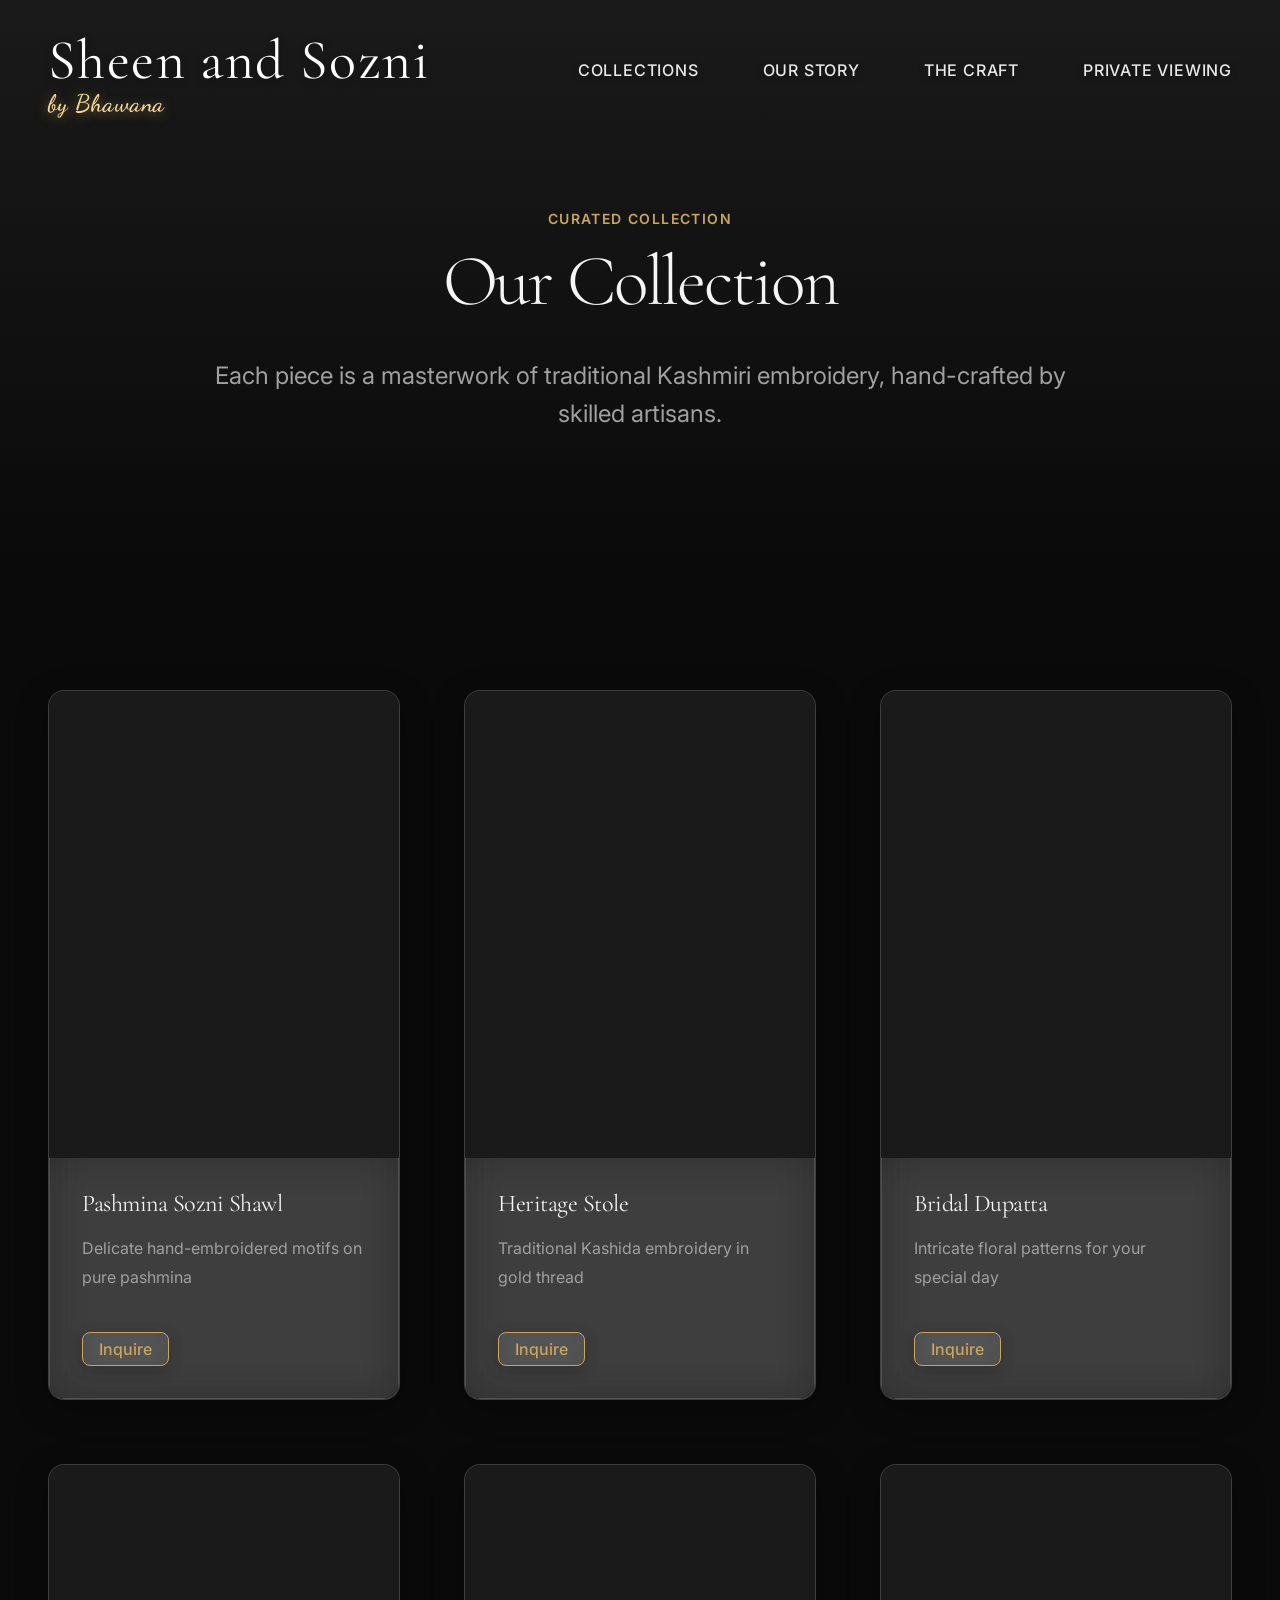
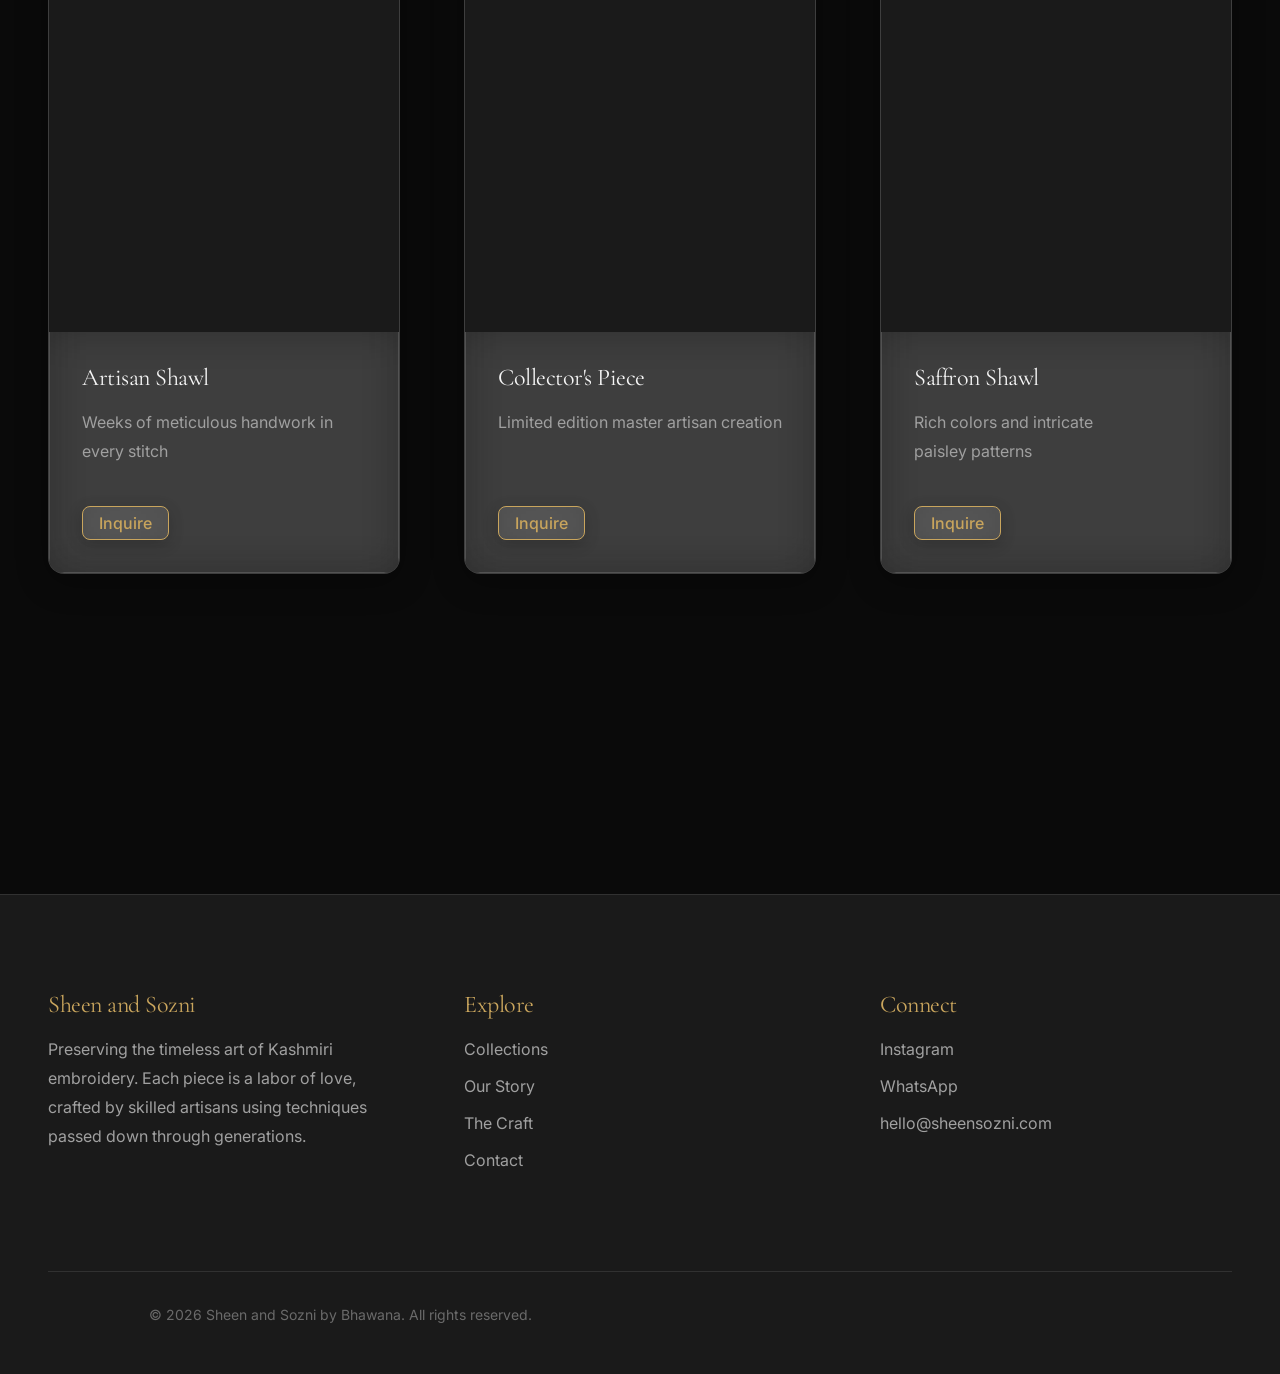
==== collections.html @ 28de258b "first push" ====
<!DOCTYPE html>
<html lang="en">
<head>
  <meta charset="UTF-8">
  <meta name="viewport" content="width=device-width, initial-scale=1.0">
  <meta name="description" content="Browse our curated collection of hand-embroidered Kashmiri pieces">
  <title>Collections - Sheen & Sozni by Bhawana</title>

  <!-- Favicon -->
  <link rel="icon" type="image/x-icon" href="./favicon.ico">

  <link rel="preconnect" href="https://fonts.googleapis.com">
  <link rel="preconnect" href="https://fonts.gstatic.com" crossorigin>

  <link rel="stylesheet" href="./css/reset.css">
  <link rel="stylesheet" href="./css/variables.css">
  <link rel="stylesheet" href="./css/glass-system.css">
  <link rel="stylesheet" href="./css/typography.css">
  <link rel="stylesheet" href="./css/layout.css">
  <link rel="stylesheet" href="./css/utilities.css">
  <link rel="stylesheet" href="./css/components/navigation.css">
  <link rel="stylesheet" href="./css/components/footer.css">
  <link rel="stylesheet" href="./css/components/buttons.css">
  <link rel="stylesheet" href="./css/components/cards.css">
  <link rel="stylesheet" href="./css/pages/collections.css">
</head>
<body>

  <div data-component="nav"></div>

  <!-- Page Hero -->
  <section class="page-hero">
    <div class="container">
      <span class="section-label" data-fade-in>Curated Collection</span>
      <h1 class="page-hero__title" data-fade-in data-delay="1">Our Collection</h1>
      <p class="page-hero__description" data-fade-in data-delay="2">
        Each piece is a masterwork of traditional Kashmiri embroidery, hand-crafted by skilled artisans.
      </p>
    </div>
  </section>

  <!-- Product Grid -->
  <section class="product-grid">
    <div class="container">
      <div class="product-grid__items">

        <article class="glass-card glass glass--interactive" data-fade-in>
          <div class="glass-card__image-wrapper">
            <img data-src="https://images.unsplash.com/photo-1601924287271-1c9cf48fa032?w=800&h=1000&fit=crop&q=80" alt="Pashmina Shawl" class="glass-card__image lazy-load" />
          </div>
          <div class="glass-card__content">
            <h3 class="glass-card__title">Pashmina Sozni Shawl</h3>
            <p class="glass-card__description">Delicate hand-embroidered motifs on pure pashmina</p>
            <a href="/product.html?id=1" class="btn btn--primary btn--sm glass-card__cta">Inquire</a>
          </div>
        </article>

        <article class="glass-card glass glass--interactive" data-fade-in data-delay="1">
          <div class="glass-card__image-wrapper">
            <img data-src="https://images.unsplash.com/photo-1617627143750-d86bc21e42bb?w=800&h=1000&fit=crop&q=80" alt="Heritage Stole" class="glass-card__image lazy-load" />
          </div>
          <div class="glass-card__content">
            <h3 class="glass-card__title">Heritage Stole</h3>
            <p class="glass-card__description">Traditional Kashida embroidery in gold thread</p>
            <a href="/product.html?id=2" class="btn btn--primary btn--sm glass-card__cta">Inquire</a>
          </div>
        </article>

        <article class="glass-card glass glass--interactive" data-fade-in data-delay="2">
          <div class="glass-card__image-wrapper">
            <img data-src="https://images.unsplash.com/photo-1617627143659-8554c3183a94?w=800&h=1000&fit=crop&q=80" alt="Bridal Dupatta" class="glass-card__image lazy-load" />
          </div>
          <div class="glass-card__content">
            <h3 class="glass-card__title">Bridal Dupatta</h3>
            <p class="glass-card__description">Intricate floral patterns for your special day</p>
            <a href="/product.html?id=3" class="btn btn--primary btn--sm glass-card__cta">Inquire</a>
          </div>
        </article>

        <article class="glass-card glass glass--interactive" data-fade-in data-delay="3">
          <div class="glass-card__image-wrapper">
            <img data-src="https://images.unsplash.com/photo-1610030469983-98e550d6193c?w=800&h=1000&fit=crop&q=80" alt="Artisan Shawl" class="glass-card__image lazy-load" />
          </div>
          <div class="glass-card__content">
            <h3 class="glass-card__title">Artisan Shawl</h3>
            <p class="glass-card__description">Weeks of meticulous handwork in every stitch</p>
            <a href="/product.html?id=4" class="btn btn--primary btn--sm glass-card__cta">Inquire</a>
          </div>
        </article>

        <article class="glass-card glass glass--interactive" data-fade-in data-delay="4">
          <div class="glass-card__image-wrapper">
            <img data-src="https://images.unsplash.com/photo-1596783074918-c84cb06531ca?w=800&h=1000&fit=crop&q=80" alt="Collector's Piece" class="glass-card__image lazy-load" />
          </div>
          <div class="glass-card__content">
            <h3 class="glass-card__title">Collector's Piece</h3>
            <p class="glass-card__description">Limited edition master artisan creation</p>
            <a href="/product.html?id=5" class="btn btn--primary btn--sm glass-card__cta">Inquire</a>
          </div>
        </article>

        <article class="glass-card glass glass--interactive" data-fade-in data-delay="5">
          <div class="glass-card__image-wrapper">
            <img data-src="https://images.unsplash.com/photo-1583623025817-d180a2221d0a?w=800&h=1000&fit=crop&q=80" alt="Saffron Shawl" class="glass-card__image lazy-load" />
          </div>
          <div class="glass-card__content">
            <h3 class="glass-card__title">Saffron Shawl</h3>
            <p class="glass-card__description">Rich colors and intricate paisley patterns</p>
            <a href="/product.html?id=6" class="btn btn--primary btn--sm glass-card__cta">Inquire</a>
          </div>
        </article>

      </div>
    </div>
  </section>

  <div data-component="footer"></div>

  <script src="./js/core/shared-components.js"></script>
  <script src="./js/core/scroll-manager.js"></script>
  <script src="./js/core/lazy-loader.js"></script>
  <script src="./js/components/navigation.js"></script>
  <script src="./js/main.js"></script>

</body>
</html>
---- css/variables.css ----
/* ==========================================================================
   CSS Variables - Design Tokens
   Foundation of the liquid glass design system
   ========================================================================== */

:root {
  /* ==========================================================================
     Colors - Luxury Palette
     ========================================================================== */

  /* Backgrounds */
  --color-bg-primary: #0a0a0a;          /* Deep black background */
  --color-bg-secondary: #1a1a1a;        /* Slightly lighter sections */
  --color-bg-tertiary: #2a2a2a;         /* Card backgrounds */

  /* Text */
  --color-text-primary: #f5f5f5;        /* Soft white text */
  --color-text-secondary: #a0a0a0;      /* Muted gray for descriptions */
  --color-text-tertiary: #6a6a6a;       /* Very muted for captions */

  /* Accents - Kashmiri Heritage */
  --color-accent-gold: #c9a55d;         /* Kashmiri gold accent */
  --color-accent-burgundy: #6b2c3e;     /* Deep burgundy accent */
  --color-accent-saffron: #e6a55d;      /* Saffron highlight */

  /* Interactive States */
  --color-hover: #ffffff;               /* Hover text color */
  --color-active: #c9a55d;              /* Active/selected state */
  --color-focus: #c9a55d;               /* Focus outline color */

  /* Functional Colors */
  --color-success: #4a9d6f;             /* Success messages */
  --color-error: #d9534f;               /* Error messages */
  --color-warning: #f0ad4e;             /* Warning messages */

  /* ==========================================================================
     Glass System - Glassmorphism Properties
     ========================================================================== */

  /* Background Opacity */
  --glass-bg-light: rgba(255, 255, 255, 0.05);
  --glass-bg-medium: rgba(255, 255, 255, 0.08);
  --glass-bg-heavy: rgba(255, 255, 255, 0.12);
  --glass-bg-ultra: rgba(255, 255, 255, 0.15);

  /* Blur Intensity */
  --glass-blur-light: 10px;
  --glass-blur-medium: 20px;
  --glass-blur-heavy: 40px;
  --glass-blur-ultra: 60px;

  /* Border */
  --glass-border-light: rgba(255, 255, 255, 0.1);
  --glass-border-medium: rgba(255, 255, 255, 0.15);
  --glass-border-heavy: rgba(255, 255, 255, 0.25);

  /* Shadows */
  --glass-shadow-sm: 0 4px 16px rgba(0, 0, 0, 0.2);
  --glass-shadow-md: 0 8px 32px rgba(0, 0, 0, 0.3);
  --glass-shadow-lg: 0 16px 64px rgba(0, 0, 0, 0.4);

  /* Hover Effects */
  --glass-hover-bg: rgba(255, 255, 255, 0.15);
  --glass-hover-border: rgba(255, 255, 255, 0.3);

  /* ==========================================================================
     Typography
     ========================================================================== */

  /* Font Families */
  --font-primary: 'Inter', -apple-system, BlinkMacSystemFont, 'Segoe UI', Roboto, sans-serif;
  --font-display: 'Cormorant Garamond', Georgia, 'Times New Roman', serif;
  --font-mono: 'SF Mono', Monaco, 'Cascadia Code', monospace;

  /* Font Sizes - Fluid Scale */
  --font-size-xs: clamp(0.75rem, 0.7rem + 0.25vw, 0.875rem);     /* 12-14px */
  --font-size-sm: clamp(0.875rem, 0.8rem + 0.375vw, 1rem);       /* 14-16px */
  --font-size-base: clamp(1rem, 0.95rem + 0.25vw, 1.125rem);     /* 16-18px */
  --font-size-lg: clamp(1.125rem, 1rem + 0.625vw, 1.5rem);       /* 18-24px */
  --font-size-xl: clamp(1.5rem, 1.25rem + 1.25vw, 2.25rem);      /* 24-36px */
  --font-size-2xl: clamp(2rem, 1.5rem + 2.5vw, 3.5rem);          /* 32-56px */
  --font-size-3xl: clamp(2.5rem, 2rem + 2.5vw, 4.5rem);          /* 40-72px */
  --font-size-4xl: clamp(3rem, 2.5rem + 2.5vw, 5.5rem);          /* 48-88px */

  /* Font Weights */
  --font-weight-light: 300;
  --font-weight-normal: 400;
  --font-weight-medium: 500;
  --font-weight-semibold: 600;
  --font-weight-bold: 700;

  /* Line Heights */
  --line-height-tight: 1.2;
  --line-height-snug: 1.4;
  --line-height-normal: 1.6;
  --line-height-relaxed: 1.8;
  --line-height-loose: 2;

  /* Letter Spacing */
  --letter-spacing-tight: -0.02em;
  --letter-spacing-normal: 0;
  --letter-spacing-wide: 0.025em;
  --letter-spacing-wider: 0.05em;
  --letter-spacing-widest: 0.1em;

  /* ==========================================================================
     Spacing System
     ========================================================================== */

  --space-xs: 0.5rem;      /* 8px */
  --space-sm: 1rem;        /* 16px */
  --space-md: 2rem;        /* 32px */
  --space-lg: 4rem;        /* 64px */
  --space-xl: 6rem;        /* 96px */
  --space-2xl: 8rem;       /* 128px */
  --space-3xl: 12rem;      /* 192px */
  --space-4xl: 16rem;      /* 256px */

  /* ==========================================================================
     Layout
     ========================================================================== */

  /* Container */
  --container-max-width: 1400px;
  --container-padding: clamp(1rem, 5vw, 3rem);

  /* Section Padding */
  --section-padding-y: clamp(4rem, 10vh, 8rem);
  --section-padding-x: var(--container-padding);

  /* Grid */
  --grid-gap: clamp(1rem, 3vw, 2rem);
  --grid-columns: 12;

  /* ==========================================================================
     Transitions & Animations
     ========================================================================== */

  /* Timing Functions */
  --ease-standard: cubic-bezier(0.4, 0, 0.2, 1);
  --ease-decelerate: cubic-bezier(0, 0, 0.2, 1);
  --ease-accelerate: cubic-bezier(0.4, 0, 1, 1);
  --ease-smooth: cubic-bezier(0.4, 0, 0.2, 1);

  /* Duration */
  --transition-fast: 200ms;
  --transition-medium: 400ms;
  --transition-slow: 800ms;
  --transition-slower: 1200ms;

  /* Combined Transitions */
  --transition-all-fast: all var(--transition-fast) var(--ease-standard);
  --transition-all-medium: all var(--transition-medium) var(--ease-standard);
  --transition-all-slow: all var(--transition-slow) var(--ease-standard);

  /* ==========================================================================
     Border Radius
     ========================================================================== */

  --radius-sm: 4px;
  --radius-md: 8px;
  --radius-lg: 16px;
  --radius-xl: 24px;
  --radius-2xl: 32px;
  --radius-full: 9999px;

  /* ==========================================================================
     Z-Index Scale
     ========================================================================== */

  --z-base: 0;
  --z-dropdown: 100;
  --z-sticky: 200;
  --z-fixed: 300;
  --z-modal-backdrop: 400;
  --z-modal: 500;
  --z-tooltip: 600;
  --z-notification: 700;

  /* ==========================================================================
     Breakpoints (for JavaScript)
     ========================================================================== */

  --bp-sm: 640px;
  --bp-md: 768px;
  --bp-lg: 1024px;
  --bp-xl: 1280px;
  --bp-2xl: 1536px;

  /* ==========================================================================
     Performance Optimizations
     ========================================================================== */

  /* Blur strength for different device types */
  --blur-mobile: var(--glass-blur-light);   /* Less blur on mobile for performance */
  --blur-desktop: var(--glass-blur-medium);  /* Full blur on desktop */
}

/* ==========================================================================
   Responsive Adjustments
   ========================================================================== */

/* Tablet and above - increase spacing */
@media (min-width: 768px) {
  :root {
    --section-padding-y: clamp(6rem, 12vh, 10rem);
  }
}

/* Desktop and above - full glassmorphism */
@media (min-width: 1024px) {
  :root {
    --blur-mobile: var(--glass-blur-medium);
    --blur-desktop: var(--glass-blur-heavy);
  }
}

/* Large screens - increase max container width */
@media (min-width: 1536px) {
  :root {
    --container-max-width: 1600px;
  }
}

/* ==========================================================================
   Dark Mode Support (Future Enhancement)
   ========================================================================== */

/* @media (prefers-color-scheme: light) {
  :root {
    --color-bg-primary: #ffffff;
    --color-text-primary: #0a0a0a;
    --glass-bg-light: rgba(0, 0, 0, 0.05);
  }
} */

/* ==========================================================================
   High Contrast Mode Support
   ========================================================================== */

@media (prefers-contrast: high) {
  :root {
    --glass-border-medium: rgba(255, 255, 255, 0.4);
    --color-text-secondary: #c0c0c0;
  }
}

/* ==========================================================================
   Reduced Motion Support
   ========================================================================== */

@media (prefers-reduced-motion: reduce) {
  :root {
    --transition-fast: 0.01ms;
    --transition-medium: 0.01ms;
    --transition-slow: 0.01ms;
    --transition-slower: 0.01ms;
  }
}
---- css/glass-system.css ----
/* ==========================================================================
   Glass System - Glassmorphism Component Library
   Apple-inspired liquid glass aesthetic
   ========================================================================== */

/* ==========================================================================
   Base Glass Component
   ========================================================================== */

.glass {
  background: var(--glass-bg-medium);
  backdrop-filter: blur(var(--glass-blur-medium));
  -webkit-backdrop-filter: blur(var(--glass-blur-medium));
  border: 1px solid var(--glass-border-medium);
  border-radius: var(--radius-lg);
  box-shadow: var(--glass-shadow-md);

  /* Performance optimization */
  contain: layout style paint;
  transform: translateZ(0);
  will-change: auto;
}

/* Fallback for browsers without backdrop-filter support */
@supports not (backdrop-filter: blur(20px)) {
  .glass {
    background: rgba(26, 26, 26, 0.95);
  }
}

/* ==========================================================================
   Glass Intensity Variants
   ========================================================================== */

/* Light glass - subtle, barely there */
.glass--light {
  background: var(--glass-bg-light);
  backdrop-filter: blur(var(--glass-blur-light));
  -webkit-backdrop-filter: blur(var(--glass-blur-light));
  border-color: var(--glass-border-light);
  box-shadow: var(--glass-shadow-sm);
}

/* Heavy glass - more opaque, stronger blur */
.glass--heavy {
  background: var(--glass-bg-heavy);
  backdrop-filter: blur(var(--glass-blur-heavy));
  -webkit-backdrop-filter: blur(var(--glass-blur-heavy));
  border-color: var(--glass-border-heavy);
  box-shadow: var(--glass-shadow-lg);
}

/* Ultra glass - maximum effect */
.glass--ultra {
  background: var(--glass-bg-ultra);
  backdrop-filter: blur(var(--glass-blur-ultra));
  -webkit-backdrop-filter: blur(var(--glass-blur-ultra));
  border-color: var(--glass-border-heavy);
  box-shadow: var(--glass-shadow-lg);
}

/* ==========================================================================
   Interactive Glass States
   ========================================================================== */

.glass--interactive {
  transition: all var(--transition-medium) var(--ease-standard);
  cursor: pointer;
  position: relative;
}

.glass--interactive::before {
  content: '';
  position: absolute;
  inset: 0;
  border-radius: inherit;
  background: linear-gradient(
    135deg,
    rgba(255, 255, 255, 0.05) 0%,
    transparent 100%
  );
  opacity: 0;
  transition: opacity var(--transition-medium) var(--ease-standard);
  pointer-events: none;
}

.glass--interactive:hover {
  background: var(--glass-hover-bg);
  border-color: var(--glass-hover-border);
  transform: translateY(-2px) translateZ(0);
  box-shadow: var(--glass-shadow-lg);
}

.glass--interactive:hover::before {
  opacity: 1;
}

.glass--interactive:active {
  transform: translateY(0) translateZ(0);
  box-shadow: var(--glass-shadow-md);
}

/* Focus state for accessibility */
.glass--interactive:focus-visible {
  outline: 2px solid var(--color-focus);
  outline-offset: 2px;
}

/* ==========================================================================
   Glass with Gradient Overlay
   ========================================================================== */

.glass--gradient {
  position: relative;
}

.glass--gradient::before {
  content: '';
  position: absolute;
  inset: 0;
  border-radius: inherit;
  background: linear-gradient(
    135deg,
    rgba(201, 165, 93, 0.1) 0%,
    rgba(107, 44, 62, 0.1) 100%
  );
  pointer-events: none;
  opacity: 0.6;
}

/* Gold accent gradient */
.glass--gold {
  position: relative;
}

.glass--gold::before {
  content: '';
  position: absolute;
  inset: 0;
  border-radius: inherit;
  background: linear-gradient(
    135deg,
    rgba(201, 165, 93, 0.15) 0%,
    transparent 100%
  );
  pointer-events: none;
}

/* Burgundy accent gradient */
.glass--burgundy {
  position: relative;
}

.glass--burgundy::before {
  content: '';
  position: absolute;
  inset: 0;
  border-radius: inherit;
  background: linear-gradient(
    135deg,
    rgba(107, 44, 62, 0.15) 0%,
    transparent 100%
  );
  pointer-events: none;
}

/* ==========================================================================
   Glass Panel Variants
   ========================================================================== */

/* Full-width panel */
.glass-panel {
  background: var(--glass-bg-medium);
  backdrop-filter: blur(var(--glass-blur-medium));
  -webkit-backdrop-filter: blur(var(--glass-blur-medium));
  border-top: 1px solid var(--glass-border-medium);
  border-bottom: 1px solid var(--glass-border-medium);
  padding: var(--space-lg);
}

/* Floating glass panel */
.glass-panel--floating {
  border: 1px solid var(--glass-border-medium);
  border-radius: var(--radius-xl);
  box-shadow: var(--glass-shadow-lg);
}

/* ==========================================================================
   Glass Border Styles
   ========================================================================== */

.glass-border {
  border: 1px solid var(--glass-border-medium);
}

.glass-border--light {
  border: 1px solid var(--glass-border-light);
}

.glass-border--heavy {
  border: 1px solid var(--glass-border-heavy);
}

/* Gradient border effect */
.glass-border--gradient {
  position: relative;
  border: none;
}

.glass-border--gradient::before {
  content: '';
  position: absolute;
  inset: 0;
  border-radius: inherit;
  padding: 1px;
  background: linear-gradient(
    135deg,
    rgba(201, 165, 93, 0.5),
    rgba(107, 44, 62, 0.5)
  );
  -webkit-mask: linear-gradient(#fff 0 0) content-box, linear-gradient(#fff 0 0);
  -webkit-mask-composite: xor;
  mask-composite: exclude;
  pointer-events: none;
}

/* ==========================================================================
   Glass Shine Effect (Luxury Touch)
   ========================================================================== */

.glass-shine {
  position: relative;
  overflow: hidden;
}

.glass-shine::after {
  content: '';
  position: absolute;
  top: -50%;
  left: -50%;
  width: 200%;
  height: 200%;
  background: linear-gradient(
    45deg,
    transparent 30%,
    rgba(255, 255, 255, 0.1) 50%,
    transparent 70%
  );
  transform: translateX(-100%) translateY(-100%) rotate(45deg);
  transition: transform var(--transition-slow) var(--ease-standard);
  pointer-events: none;
}

.glass-shine:hover::after {
  transform: translateX(50%) translateY(50%) rotate(45deg);
}

/* ==========================================================================
   Glass Container
   ========================================================================== */

.glass-container {
  background: var(--glass-bg-light);
  backdrop-filter: blur(var(--glass-blur-light));
  -webkit-backdrop-filter: blur(var(--glass-blur-light));
  border-radius: var(--radius-xl);
  padding: var(--space-md);
  border: 1px solid var(--glass-border-light);
}

@media (min-width: 768px) {
  .glass-container {
    padding: var(--space-lg);
  }
}

/* ==========================================================================
   Glass Overlay (For modals, fullscreen overlays)
   ========================================================================== */

.glass-overlay {
  position: fixed;
  inset: 0;
  background: rgba(10, 10, 10, 0.7);
  backdrop-filter: blur(var(--glass-blur-heavy));
  -webkit-backdrop-filter: blur(var(--glass-blur-heavy));
  z-index: var(--z-modal-backdrop);
  opacity: 0;
  transition: opacity var(--transition-medium) var(--ease-standard);
  pointer-events: none;
}

.glass-overlay.is-active {
  opacity: 1;
  pointer-events: all;
}

/* ==========================================================================
   Glass Loading States
   ========================================================================== */

.glass-loading {
  position: relative;
  overflow: hidden;
  pointer-events: none;
}

.glass-loading::after {
  content: '';
  position: absolute;
  inset: 0;
  background: linear-gradient(
    90deg,
    transparent,
    rgba(255, 255, 255, 0.05),
    transparent
  );
  animation: shimmer 2s infinite;
}

@keyframes shimmer {
  0% {
    transform: translateX(-100%);
  }
  100% {
    transform: translateX(100%);
  }
}

/* ==========================================================================
   Performance Optimizations
   ========================================================================== */

/* Reduce blur on mobile for better performance */
@media (max-width: 768px) {
  .glass,
  .glass--heavy,
  .glass-panel {
    backdrop-filter: blur(var(--blur-mobile));
    -webkit-backdrop-filter: blur(var(--blur-mobile));
  }

  .glass--light {
    backdrop-filter: blur(calc(var(--blur-mobile) * 0.5));
    -webkit-backdrop-filter: blur(calc(var(--blur-mobile) * 0.5));
  }
}

/* Only apply will-change during transitions */
.glass--interactive.is-transitioning {
  will-change: transform, background, border-color, box-shadow;
}

/* Remove will-change after transition */
.glass--interactive:not(.is-transitioning) {
  will-change: auto;
}

/* ==========================================================================
   Accessibility Enhancements
   ========================================================================== */

/* High contrast mode support */
@media (prefers-contrast: high) {
  .glass,
  .glass--light,
  .glass--heavy {
    border-width: 2px;
    border-color: var(--color-text-primary);
  }
}

/* Reduced transparency mode */
@media (prefers-reduced-transparency) {
  .glass,
  .glass--light,
  .glass--heavy,
  .glass-panel {
    backdrop-filter: none;
    -webkit-backdrop-filter: none;
    background: var(--color-bg-secondary);
  }
}

/* ==========================================================================
   Utility Classes for Quick Glass Application
   ========================================================================== */

.blur-light { backdrop-filter: blur(var(--glass-blur-light)); }
.blur-medium { backdrop-filter: blur(var(--glass-blur-medium)); }
.blur-heavy { backdrop-filter: blur(var(--glass-blur-heavy)); }

.glass-bg-light { background: var(--glass-bg-light); }
.glass-bg-medium { background: var(--glass-bg-medium); }
.glass-bg-heavy { background: var(--glass-bg-heavy); }

.glass-shadow-sm { box-shadow: var(--glass-shadow-sm); }
.glass-shadow-md { box-shadow: var(--glass-shadow-md); }
.glass-shadow-lg { box-shadow: var(--glass-shadow-lg); }
---- css/typography.css ----
/* ==========================================================================
   Typography System
   Serif headings (Cormorant Garamond) + Sans body (Inter)
   ========================================================================== */

/* ==========================================================================
   Font Imports
   ========================================================================== */

/* Google Fonts - Inter (Sans-serif) */
@import url('https://fonts.googleapis.com/css2?family=Inter:wght@300;400;500;600;700&display=swap');

/* Google Fonts - Cormorant Garamond (Serif) */
@import url('https://fonts.googleapis.com/css2?family=Cormorant+Garamond:ital,wght@0,300;0,400;0,500;0,600;0,700;1,400;1,500&display=swap');

/* ==========================================================================
   Base Typography
   ========================================================================== */

body {
  font-family: var(--font-primary);
  font-size: var(--font-size-base);
  font-weight: var(--font-weight-normal);
  line-height: var(--line-height-normal);
  color: var(--color-text-primary);
  letter-spacing: var(--letter-spacing-normal);

  /* Improve text rendering */
  -webkit-font-smoothing: antialiased;
  -moz-osx-font-smoothing: grayscale;
  text-rendering: optimizeLegibility;
}

/* ==========================================================================
   Headings - Display Font (Serif)
   ========================================================================== */

h1, h2, h3, h4, h5, h6 {
  font-family: var(--font-display);
  font-weight: var(--font-weight-normal);
  line-height: var(--line-height-tight);
  color: var(--color-text-primary);
  letter-spacing: var(--letter-spacing-tight);
  margin-bottom: var(--space-sm);
}

h1 {
  font-size: var(--font-size-4xl);
  font-weight: var(--font-weight-light);
  letter-spacing: -0.03em;
}

h2 {
  font-size: var(--font-size-3xl);
  font-weight: var(--font-weight-light);
}

h3 {
  font-size: var(--font-size-2xl);
  font-weight: var(--font-weight-normal);
}

h4 {
  font-size: var(--font-size-xl);
  font-weight: var(--font-weight-normal);
}

h5 {
  font-size: var(--font-size-lg);
  font-weight: var(--font-weight-medium);
}

h6 {
  font-size: var(--font-size-base);
  font-weight: var(--font-weight-semibold);
  text-transform: uppercase;
  letter-spacing: var(--letter-spacing-wider);
}

/* ==========================================================================
   Display Typography (Hero sections)
   ========================================================================== */

.display-1 {
  font-family: var(--font-display);
  font-size: clamp(3rem, 8vw, 6rem);
  font-weight: var(--font-weight-light);
  line-height: 1.1;
  letter-spacing: -0.04em;
}

.display-2 {
  font-family: var(--font-display);
  font-size: clamp(2.5rem, 6vw, 5rem);
  font-weight: var(--font-weight-light);
  line-height: 1.15;
  letter-spacing: -0.03em;
}

.display-3 {
  font-family: var(--font-display);
  font-size: clamp(2rem, 5vw, 4rem);
  font-weight: var(--font-weight-normal);
  line-height: 1.2;
  letter-spacing: -0.02em;
}

/* ==========================================================================
   Body Text
   ========================================================================== */

p {
  margin-bottom: var(--space-sm);
  max-width: 65ch;
}

.text-large {
  font-size: var(--font-size-lg);
  line-height: var(--line-height-relaxed);
}

.text-small {
  font-size: var(--font-size-sm);
  line-height: var(--line-height-normal);
}

.text-xs {
  font-size: var(--font-size-xs);
  line-height: var(--line-height-snug);
}

/* Lead paragraph - intro text */
.lead {
  font-size: var(--font-size-lg);
  line-height: var(--line-height-relaxed);
  color: var(--color-text-secondary);
  margin-bottom: var(--space-md);
}

/* ==========================================================================
   Text Styles & Modifiers
   ========================================================================== */

.text-serif {
  font-family: var(--font-display);
}

.text-sans {
  font-family: var(--font-primary);
}

.text-mono {
  font-family: var(--font-mono);
}

/* Font Weights */
.font-light { font-weight: var(--font-weight-light); }
.font-normal { font-weight: var(--font-weight-normal); }
.font-medium { font-weight: var(--font-weight-medium); }
.font-semibold { font-weight: var(--font-weight-semibold); }
.font-bold { font-weight: var(--font-weight-bold); }

/* Text Colors */
.text-primary { color: var(--color-text-primary); }
.text-secondary { color: var(--color-text-secondary); }
.text-tertiary { color: var(--color-text-tertiary); }
.text-gold { color: var(--color-accent-gold); }
.text-burgundy { color: var(--color-accent-burgundy); }

/* Text Alignment */
.text-left { text-align: left; }
.text-center { text-align: center; }
.text-right { text-align: right; }

/* Text Transform */
.text-uppercase { text-transform: uppercase; }
.text-lowercase { text-transform: lowercase; }
.text-capitalize { text-transform: capitalize; }

/* Letter Spacing */
.tracking-tight { letter-spacing: var(--letter-spacing-tight); }
.tracking-normal { letter-spacing: var(--letter-spacing-normal); }
.tracking-wide { letter-spacing: var(--letter-spacing-wide); }
.tracking-wider { letter-spacing: var(--letter-spacing-wider); }
.tracking-widest { letter-spacing: var(--letter-spacing-widest); }

/* Line Height */
.leading-tight { line-height: var(--line-height-tight); }
.leading-snug { line-height: var(--line-height-snug); }
.leading-normal { line-height: var(--line-height-normal); }
.leading-relaxed { line-height: var(--line-height-relaxed); }
.leading-loose { line-height: var(--line-height-loose); }

/* ==========================================================================
   Luxury Typography Elements
   ========================================================================== */

/* Tagline / Subtitle */
.tagline {
  font-family: var(--font-display);
  font-size: var(--font-size-lg);
  font-weight: var(--font-weight-light);
  font-style: italic;
  color: var(--color-text-secondary);
  letter-spacing: var(--letter-spacing-wide);
}

/* Section label (small caps above headings) */
.section-label {
  font-family: var(--font-primary);
  font-size: var(--font-size-xs);
  font-weight: var(--font-weight-semibold);
  text-transform: uppercase;
  letter-spacing: var(--letter-spacing-widest);
  color: var(--color-accent-gold);
  margin-bottom: var(--space-xs);
  display: block;
}

/* Quote / Blockquote */
blockquote {
  font-family: var(--font-display);
  font-size: var(--font-size-xl);
  font-weight: var(--font-weight-light);
  font-style: italic;
  line-height: var(--line-height-relaxed);
  color: var(--color-text-primary);
  padding-left: var(--space-md);
  border-left: 2px solid var(--color-accent-gold);
  margin: var(--space-lg) 0;
}

blockquote cite {
  display: block;
  font-family: var(--font-primary);
  font-size: var(--font-size-sm);
  font-style: normal;
  font-weight: var(--font-weight-medium);
  color: var(--color-text-secondary);
  margin-top: var(--space-sm);
}

/* ==========================================================================
   Links
   ========================================================================== */

a {
  color: inherit;
  text-decoration: none;
  transition: color var(--transition-fast) var(--ease-standard);
}

/* Inline text links */
.text-link {
  color: var(--color-text-primary);
  border-bottom: 1px solid var(--color-accent-gold);
  transition: all var(--transition-fast) var(--ease-standard);
}

.text-link:hover {
  color: var(--color-accent-gold);
  border-bottom-color: transparent;
}

/* Underline animation on hover */
.link-underline {
  position: relative;
  display: inline-block;
}

.link-underline::after {
  content: '';
  position: absolute;
  bottom: -2px;
  left: 0;
  width: 100%;
  height: 1px;
  background: var(--color-accent-gold);
  transform: scaleX(0);
  transform-origin: right;
  transition: transform var(--transition-medium) var(--ease-standard);
}

.link-underline:hover::after {
  transform: scaleX(1);
  transform-origin: left;
}

/* ==========================================================================
   Lists
   ========================================================================== */

ul, ol {
  margin-bottom: var(--space-md);
  padding-left: var(--space-md);
}

li {
  margin-bottom: var(--space-xs);
}

/* Styled list - custom bullets */
.list-styled {
  list-style: none;
  padding-left: 0;
}

.list-styled li {
  position: relative;
  padding-left: var(--space-md);
}

.list-styled li::before {
  content: '•';
  position: absolute;
  left: 0;
  color: var(--color-accent-gold);
  font-weight: bold;
}

/* ==========================================================================
   Special Typography for Luxury Feel
   ========================================================================== */

/* Glow effect on hover for premium text */
.text-glow-hover {
  transition: text-shadow var(--transition-medium) var(--ease-standard);
}

.text-glow-hover:hover {
  text-shadow: 0 0 20px rgba(201, 165, 93, 0.3);
}

/* Gradient text */
.text-gradient {
  background: linear-gradient(
    135deg,
    var(--color-accent-gold) 0%,
    var(--color-accent-saffron) 100%
  );
  -webkit-background-clip: text;
  -webkit-text-fill-color: transparent;
  background-clip: text;
}

/* Emphasized luxury text */
.text-luxury {
  font-family: var(--font-display);
  font-size: var(--font-size-xl);
  font-weight: var(--font-weight-light);
  letter-spacing: var(--letter-spacing-wide);
  color: var(--color-accent-gold);
}

/* ==========================================================================
   Responsive Typography Adjustments
   ========================================================================== */

@media (max-width: 768px) {
  h1 {
    font-size: var(--font-size-3xl);
  }

  h2 {
    font-size: var(--font-size-2xl);
  }

  h3 {
    font-size: var(--font-size-xl);
  }

  blockquote {
    font-size: var(--font-size-lg);
    padding-left: var(--space-sm);
  }

  .lead {
    font-size: var(--font-size-base);
  }
}

/* ==========================================================================
   Accessibility
   ========================================================================== */

/* Ensure sufficient contrast for body text */
@media (prefers-contrast: high) {
  body {
    color: #ffffff;
  }

  .text-secondary {
    color: #cccccc;
  }

  .text-tertiary {
    color: #999999;
  }
}

/* Screen reader only text */
.sr-only {
  position: absolute;
  width: 1px;
  height: 1px;
  padding: 0;
  margin: -1px;
  overflow: hidden;
  clip: rect(0, 0, 0, 0);
  white-space: nowrap;
  border-width: 0;
}

/* ==========================================================================
   Selection
   ========================================================================== */

::selection {
  background: var(--color-accent-gold);
  color: var(--color-bg-primary);
}

::-moz-selection {
  background: var(--color-accent-gold);
  color: var(--color-bg-primary);
}
---- css/layout.css ----
/* ==========================================================================
   Layout System
   Grid, spacing, containers for the luxury website
   ========================================================================== */

/* ==========================================================================
   Base Layout
   ========================================================================== */

html {
  font-size: 16px;
  scroll-behavior: smooth;
}

body {
  background-color: var(--color-bg-primary);
  overflow-x: hidden;
}

/* ==========================================================================
   Container System
   ========================================================================== */

.container {
  width: 100%;
  max-width: var(--container-max-width);
  margin-left: auto;
  margin-right: auto;
  padding-left: var(--container-padding);
  padding-right: var(--container-padding);
}

.container--narrow {
  max-width: 900px;
}

.container--wide {
  max-width: 1600px;
}

.container--fluid {
  max-width: 100%;
}

/* ==========================================================================
   Section Spacing
   ========================================================================== */

.section {
  padding-top: var(--section-padding-y);
  padding-bottom: var(--section-padding-y);
  position: relative;
}

.section--sm {
  padding-top: calc(var(--section-padding-y) * 0.5);
  padding-bottom: calc(var(--section-padding-y) * 0.5);
}

.section--lg {
  padding-top: calc(var(--section-padding-y) * 1.5);
  padding-bottom: calc(var(--section-padding-y) * 1.5);
}

.section--no-top {
  padding-top: 0;
}

.section--no-bottom {
  padding-bottom: 0;
}

/* ==========================================================================
   Grid System
   ========================================================================== */

.grid {
  display: grid;
  gap: var(--grid-gap);
}

/* 2 Column Grid */
.grid-2 {
  grid-template-columns: repeat(2, 1fr);
}

/* 3 Column Grid */
.grid-3 {
  grid-template-columns: repeat(3, 1fr);
}

/* 4 Column Grid */
.grid-4 {
  grid-template-columns: repeat(4, 1fr);
}

/* Auto-fit grid (responsive by default) */
.grid-auto {
  grid-template-columns: repeat(auto-fit, minmax(300px, 1fr));
}

/* Gap variants */
.gap-sm { gap: var(--space-sm); }
.gap-md { gap: var(--space-md); }
.gap-lg { gap:--space-lg); }

/* ==========================================================================
   Flexbox Utilities
   ========================================================================== */

.flex {
  display: flex;
}

.flex-col {
  display: flex;
  flex-direction: column;
}

.flex-center {
  display: flex;
  align-items: center;
  justify-content: center;
}

.flex-between {
  display: flex;
  align-items: center;
  justify-content: space-between;
}

.flex-wrap {
  flex-wrap: wrap;
}

.flex-nowrap {
  flex-wrap: nowrap;
}

/* Alignment */
.items-start { align-items: flex-start; }
.items-center { align-items: center; }
.items-end { align-items: flex-end; }
.items-stretch { align-items: stretch; }

.justify-start { justify-content: flex-start; }
.justify-center { justify-content: center; }
.justify-end { justify-content: flex-end; }
.justify-between { justify-content: space-between; }
.justify-around { justify-content: space-around; }

/* ==========================================================================
   Spacing Utilities
   ========================================================================== */

/* Margin */
.m-0 { margin: 0; }
.m-xs { margin: var(--space-xs); }
.m-sm { margin: var(--space-sm); }
.m-md { margin: var(--space-md); }
.m-lg { margin: var(--space-lg); }
.m-xl { margin: var(--space-xl); }

/* Margin Top */
.mt-0 { margin-top: 0; }
.mt-xs { margin-top: var(--space-xs); }
.mt-sm { margin-top: var(--space-sm); }
.mt-md { margin-top: var(--space-md); }
.mt-lg { margin-top: var(--space-lg); }
.mt-xl { margin-top: var(--space-xl); }
.mt-2xl { margin-top: var(--space-2xl); }

/* Margin Bottom */
.mb-0 { margin-bottom: 0; }
.mb-xs { margin-bottom: var(--space-xs); }
.mb-sm { margin-bottom: var(--space-sm); }
.mb-md { margin-bottom: var(--space-md); }
.mb-lg { margin-bottom: var(--space-lg); }
.mb-xl { margin-bottom: var(--space-xl); }
.mb-2xl { margin-bottom: var(--space-2xl); }

/* Margin X (left + right) */
.mx-auto { margin-left: auto; margin-right: auto; }

/* Padding */
.p-0 { padding: 0; }
.p-xs { padding: var(--space-xs); }
.p-sm { padding: var(--space-sm); }
.p-md { padding: var(--space-md); }
.p-lg { padding: var(--space-lg); }
.p-xl { padding: var(--space-xl); }

/* ==========================================================================
   Split Layout (50/50)
   ========================================================================== */

.split-layout {
  display: grid;
  grid-template-columns: 1fr 1fr;
  gap: var(--space-lg);
  align-items: center;
}

@media (max-width: 768px) {
  .split-layout {
    grid-template-columns: 1fr;
    gap: var(--space-md);
  }
}

/* ==========================================================================
   Full Width / Full Height
   ========================================================================== */

.full-width {
  width: 100%;
}

.full-height {
  min-height: 100vh;
}

.full-screen {
  width: 100vw;
  min-height: 100vh;
}

/* ==========================================================================
   Aspect Ratios
   ========================================================================== */

.aspect-square {
  aspect-ratio: 1 / 1;
}

.aspect-video {
  aspect-ratio: 16 / 9;
}

.aspect-portrait {
  aspect-ratio: 3 / 4;
}

.aspect-landscape {
  aspect-ratio: 4 / 3;
}

/* ==========================================================================
   Position Utilities
   ========================================================================== */

.relative { position: relative; }
.absolute { position: absolute; }
.fixed { position: fixed; }
.sticky { position: sticky; }

/* ==========================================================================
   Overflow
   ========================================================================== */

.overflow-hidden { overflow: hidden; }
.overflow-auto { overflow: auto; }
.overflow-scroll { overflow: scroll; }
.overflow-x-hidden { overflow-x: hidden; }
.overflow-y-hidden { overflow-y: hidden; }

/* ==========================================================================
   Z-Index
   ========================================================================== */

.z-base { z-index: var(--z-base); }
.z-dropdown { z-index: var(--z-dropdown); }
.z-sticky { z-index: var(--z-sticky); }
.z-fixed { z-index: var(--z-fixed); }
.z-modal { z-index: var(--z-modal); }

/* ==========================================================================
   Responsive Visibility
   ========================================================================== */

.hide-mobile {
  display: none;
}

@media (min-width: 768px) {
  .hide-mobile {
    display: block;
  }

  .hide-desktop {
    display: none;
  }
}

/* ==========================================================================
   Responsive Grid Adjustments
   ========================================================================== */

@media (max-width: 1024px) {
  .grid-4 {
    grid-template-columns: repeat(2, 1fr);
  }

  .grid-3 {
    grid-template-columns: repeat(2, 1fr);
  }
}

@media (max-width: 768px) {
  .grid-2,
  .grid-3,
  .grid-4 {
    grid-template-columns: 1fr;
  }

  .grid-auto {
    grid-template-columns: 1fr;
  }
}

/* ==========================================================================
   Content Centering (for text blocks)
   ========================================================================== */

.content-center {
  max-width: 65ch;
  margin-left: auto;
  margin-right: auto;
}

.content-narrow {
  max-width: 50ch;
  margin-left: auto;
  margin-right: auto;
}

.content-wide {
  max-width: 80ch;
  margin-left: auto;
  margin-right: auto;
}

/* ==========================================================================
   Hero Layout
   ========================================================================== */

.hero {
  position: relative;
  width: 100%;
  min-height: 100vh;
  display: flex;
  align-items: center;
  justify-content: center;
  overflow: hidden;
}

.hero__background {
  position: absolute;
  inset: 0;
  z-index: var(--z-base);
}

.hero__overlay {
  position: absolute;
  inset: 0;
  z-index: calc(var(--z-base) + 1);
  background: linear-gradient(
    to bottom,
    rgba(10, 10, 10, 0.3) 0%,
    rgba(10, 10, 10, 0.7) 100%
  );
}

.hero__content {
  position: relative;
  z-index: calc(var(--z-base) + 2);
  text-align: center;
  padding: var(--container-padding);
  max-width: 900px;
}

/* ==========================================================================
   Scroll Snap (for galleries)
   ========================================================================== */

.scroll-snap-x {
  scroll-snap-type: x mandatory;
  -webkit-overflow-scrolling: touch;
}

.scroll-snap-y {
  scroll-snap-type: y mandatory;
  -webkit-overflow-scrolling: touch;
}

.scroll-snap-start {
  scroll-snap-align: start;
}

.scroll-snap-center {
  scroll-snap-align: center;
}

/* ==========================================================================
   Image Container
   ========================================================================== */

.img-container {
  position: relative;
  overflow: hidden;
  background: var(--color-bg-secondary);
}

.img-container img {
  width: 100%;
  height: 100%;
  object-fit: cover;
  display: block;
}

/* ==========================================================================
   Background Overlays
   ========================================================================== */

.bg-overlay {
  position: relative;
}

.bg-overlay::before {
  content: '';
  position: absolute;
  inset: 0;
  background: rgba(10, 10, 10, 0.5);
  z-index: 1;
}

.bg-overlay > * {
  position: relative;
  z-index: 2;
}

/* ==========================================================================
   Responsive Utilities
   ========================================================================== */

/* Show/hide based on breakpoints */
@media (max-width: 640px) {
  .hide-sm { display: none !important; }
}

@media (min-width: 641px) and (max-width: 1023px) {
  .hide-md { display: none !important; }
}

@media (min-width: 1024px) {
  .hide-lg { display: none !important; }
}
---- css/utilities.css ----
/* ==========================================================================
   Utilities - Helper Classes & Animations
   ========================================================================== */

/* ==========================================================================
   Fade-in Animations (Triggered by Intersection Observer)
   ========================================================================== */

[data-fade-in] {
  opacity: 0;
  transform: translateY(30px);
  transition: opacity var(--transition-slow) var(--ease-standard),
              transform var(--transition-slow) var(--ease-standard);
}

[data-fade-in].is-visible {
  opacity: 1;
  transform: translateY(0);
}

/* Staggered fade-in for multiple elements */
[data-fade-in][data-delay="1"] { transition-delay: 100ms; }
[data-fade-in][data-delay="2"] { transition-delay: 200ms; }
[data-fade-in][data-delay="3"] { transition-delay: 300ms; }
[data-fade-in][data-delay="4"] { transition-delay: 400ms; }

/* ==========================================================================
   Loading States
   ========================================================================== */

.loading {
  pointer-events: none;
  opacity: 0.6;
}

.spinner {
  width: 40px;
  height: 40px;
  border: 3px solid var(--glass-border-light);
  border-top-color: var(--color-accent-gold);
  border-radius: 50%;
  animation: spin 1s linear infinite;
}

@keyframes spin {
  to { transform: rotate(360deg); }
}

/* ==========================================================================
   Transitions
   ========================================================================== */

.transition-all { transition: all var(--transition-medium) var(--ease-standard); }
.transition-fast { transition: all var(--transition-fast) var(--ease-standard); }
.transition-slow { transition: all var(--transition-slow) var(--ease-standard); }

/* ==========================================================================
   Visibility
   ========================================================================== */

.hidden { display: none !important; }
.invisible { visibility: hidden; }
.visible { visibility: visible; }

/* ==========================================================================
   Opacity
   ========================================================================== */

.opacity-0 { opacity: 0; }
.opacity-50 { opacity: 0.5; }
.opacity-75 { opacity: 0.75; }
.opacity-100 { opacity: 1; }

/* ==========================================================================
   Pointer Events
   ========================================================================== */

.pointer-none { pointer-events: none; }
.pointer-auto { pointer-events: auto; }

/* ==========================================================================
   Cursor
   ========================================================================== */

.cursor-pointer { cursor: pointer; }
.cursor-not-allowed { cursor: not-allowed; }
.cursor-default { cursor: default; }

/* ==========================================================================
   Scroll Indicator (for hero sections)
   ========================================================================== */

.scroll-indicator {
  position: absolute;
  bottom: var(--space-lg);
  left: 50%;
  transform: translateX(-50%);
  font-size: var(--font-size-xs);
  text-transform: uppercase;
  letter-spacing: var(--letter-spacing-widest);
  color: var(--color-text-secondary);
  text-align: center;
  animation: float 2s ease-in-out infinite;
}

.scroll-indicator::after {
  content: '';
  display: block;
  width: 1px;
  height: 30px;
  background: var(--color-text-secondary);
  margin: var(--space-xs) auto 0;
  animation: scroll-line 2s ease-in-out infinite;
}

@keyframes float {
  0%, 100% { transform: translateX(-50%) translateY(0); }
  50% { transform: translateX(-50%) translateY(-10px); }
}

@keyframes scroll-line {
  0%, 100% { opacity: 0.3; height: 20px; }
  50% { opacity: 1; height: 30px; }
}

/* ==========================================================================
   Dividers
   ========================================================================== */

.divider {
  width: 100%;
  height: 1px;
  background: var(--glass-border-light);
  margin: var(--space-lg) 0;
}

.divider--gradient {
  background: linear-gradient(
    to right,
    transparent,
    var(--color-accent-gold),
    transparent
  );
}

/* ==========================================================================
   Badge / Pill
   ========================================================================== */

.badge {
  display: inline-block;
  padding: var(--space-xs) var(--space-sm);
  font-size: var(--font-size-xs);
  font-weight: var(--font-weight-semibold);
  text-transform: uppercase;
  letter-spacing: var(--letter-spacing-wider);
  border-radius: var(--radius-full);
  background: var(--glass-bg-medium);
  border: 1px solid var(--glass-border-medium);
}

.badge--gold {
  color: var(--color-accent-gold);
  border-color: var(--color-accent-gold);
}

/* ==========================================================================
   Image Lazy Load Effect
   ========================================================================== */

img.lazy-load {
  opacity: 0;
  transition: opacity var(--transition-medium) var(--ease-standard);
}

img.lazy-load.is-loaded {
  opacity: 1;
}

/* ==========================================================================
   Blur Placeholder (for images)
   ========================================================================== */

.blur-up {
  filter: blur(20px);
  transition: filter var(--transition-medium) var(--ease-standard);
}

.blur-up.is-loaded {
  filter: blur(0);
}
---- css/components/navigation.css ----
/* ==========================================================================
   Navigation - Sticky Glass Nav
   ========================================================================== */

/* Import handwriting font for logo */
@import url('https://fonts.googleapis.com/css2?family=Dancing+Script:wght@400;500;600&display=swap');

.site-nav {
  position: fixed;
  top: 0;
  left: 0;
  right: 0;
  z-index: var(--z-sticky);
  transition: all var(--transition-medium) var(--ease-standard);
  padding: var(--space-md) 0;
}

/* Initial state - transparent */
.site-nav {
  background: transparent;
  border-bottom: 1px solid transparent;
}

/* Scrolled state - frosted glass */
.site-nav.is-scrolled {
  background: var(--glass-bg-medium);
  backdrop-filter: blur(var(--glass-blur-heavy));
  -webkit-backdrop-filter: blur(var(--glass-blur-heavy));
  border-bottom: 1px solid var(--glass-border-light);
  box-shadow: var(--glass-shadow-sm);
  padding: var(--space-sm) 0;
}

/* ==========================================================================
   Nav Container
   ========================================================================== */

.site-nav__container {
  max-width: var(--container-max-width);
  margin: 0 auto;
  padding: 0 var(--container-padding);
  display: flex;
  align-items: center;
  justify-content: space-between;
  gap: var(--space-md);
}

/* ==========================================================================
   Logo
   ========================================================================== */

.site-nav__logo {
  display: flex;
  flex-direction: column;
  align-items: flex-start;
  gap: 0;
  line-height: 1;
  transition: opacity var(--transition-fast) var(--ease-standard);
  text-shadow: 0 2px 8px rgba(0, 0, 0, 0.3);
}

.site-nav__logo:hover {
  opacity: 0.8;
}

.site-nav__logo-main {
  font-family: var(--font-display);
  font-size: var(--font-size-2xl);
  font-weight: var(--font-weight-normal);
  letter-spacing: var(--letter-spacing-wide);
  color: #ffffff;
}

.site-nav__logo-sub {
  font-family: 'Dancing Script', cursive;
  font-size: var(--font-size-lg);
  font-weight: 600;
  color: #f5d999;
  margin-top: 4px;
  letter-spacing: 0.02em;
  text-shadow: 0 2px 12px rgba(201, 165, 93, 0.6);
}

/* ==========================================================================
   Menu
   ========================================================================== */

.site-nav__menu {
  display: flex;
  align-items: center;
  gap: var(--space-lg);
  list-style: none;
  margin: 0;
  padding: 0;
}

.site-nav__menu a {
  font-size: var(--font-size-sm);
  font-weight: var(--font-weight-medium);
  color: rgba(255, 255, 255, 0.9);
  text-transform: uppercase;
  letter-spacing: var(--letter-spacing-wider);
  transition: color var(--transition-fast) var(--ease-standard);
  position: relative;
  text-shadow: 0 2px 8px rgba(0, 0, 0, 0.3);
}

.site-nav__menu a::after {
  content: '';
  position: absolute;
  bottom: -4px;
  left: 0;
  width: 100%;
  height: 1px;
  background: var(--color-accent-gold);
  transform: scaleX(0);
  transform-origin: right;
  transition: transform var(--transition-medium) var(--ease-standard);
}

.site-nav__menu a:hover {
  color: #ffffff;
}

.site-nav__menu a:hover::after {
  transform: scaleX(1);
  transform-origin: left;
}

/* Active link */
.site-nav__menu a.is-active {
  color: var(--color-accent-gold);
}

.site-nav__menu a.is-active::after {
  transform: scaleX(1);
}

/* ==========================================================================
   Mobile Toggle (Hamburger)
   ========================================================================== */

.site-nav__toggle {
  display: none;
  flex-direction: column;
  gap: 6px;
  width: 30px;
  height: 24px;
  background: transparent;
  border: none;
  cursor: pointer;
  z-index: calc(var(--z-sticky) + 1);
}

.site-nav__toggle span {
  display: block;
  width: 100%;
  height: 2px;
  background: #ffffff;
  box-shadow: 0 2px 8px rgba(0, 0, 0, 0.3);
  transition: all var(--transition-fast) var(--ease-standard);
}

/* Hamburger animation when open */
.site-nav__toggle.is-active span:nth-child(1) {
  transform: translateY(8px) rotate(45deg);
}

.site-nav__toggle.is-active span:nth-child(2) {
  opacity: 0;
}

.site-nav__toggle.is-active span:nth-child(3) {
  transform: translateY(-8px) rotate(-45deg);
}

/* ==========================================================================
   Mobile Navigation
   ========================================================================== */

@media (max-width: 768px) {
  .site-nav__toggle {
    display: flex;
  }

  .site-nav__menu {
    position: fixed;
    top: 0;
    right: 0;
    width: 100%;
    max-width: 300px;
    height: 100vh;
    flex-direction: column;
    align-items: flex-start;
    justify-content: center;
    gap: var(--space-md);
    padding: var(--space-xl);
    background: var(--glass-bg-heavy);
    backdrop-filter: blur(var(--glass-blur-ultra));
    -webkit-backdrop-filter: blur(var(--glass-blur-ultra));
    border-left: 1px solid var(--glass-border-medium);
    transform: translateX(100%);
    transition: transform var(--transition-medium) var(--ease-standard);
  }

  .site-nav__menu.is-open {
    transform: translateX(0);
  }

  .site-nav__menu a {
    font-size: var(--font-size-lg);
  }

  /* Overlay */
  .site-nav__menu::before {
    content: '';
    position: fixed;
    inset: 0;
    background: rgba(10, 10, 10, 0.8);
    backdrop-filter: blur(var(--glass-blur-light));
    opacity: 0;
    pointer-events: none;
    transition: opacity var(--transition-medium) var(--ease-standard);
  }

  .site-nav__menu.is-open::before {
    opacity: 1;
    pointer-events: all;
  }
}
---- css/components/footer.css ----
/* ==========================================================================
   Footer
   ========================================================================== */

.site-footer {
  background: var(--color-bg-secondary);
  border-top: 1px solid var(--glass-border-light);
  padding: var(--space-xl) 0 var(--space-md);
  margin-top: var(--space-3xl);
}

.site-footer__content {
  display: grid;
  grid-template-columns: repeat(auto-fit, minmax(250px, 1fr));
  gap: var(--space-lg);
  margin-bottom: var(--space-lg);
}

.site-footer__section h3 {
  font-size: var(--font-size-lg);
  margin-bottom: var(--space-sm);
  color: var(--color-accent-gold);
}

.site-footer__section p,
.site-footer__section a {
  font-size: var(--font-size-sm);
  color: var(--color-text-secondary);
  line-height: var(--line-height-relaxed);
}

.site-footer__section ul {
  list-style: none;
  padding: 0;
}

.site-footer__section li {
  margin-bottom: var(--space-xs);
}

.site-footer__section a:hover {
  color: var(--color-accent-gold);
}

.site-footer__bottom {
  border-top: 1px solid var(--glass-border-light);
  padding-top: var(--space-md);
  text-align: center;
  font-size: var(--font-size-xs);
  color: var(--color-text-tertiary);
}
---- css/components/buttons.css ----
/* ==========================================================================
   Buttons - Glass Button System
   ========================================================================== */

.btn {
  display: inline-flex;
  align-items: center;
  justify-content: center;
  gap: var(--space-xs);
  padding: var(--space-sm) var(--space-md);
  font-family: var(--font-primary);
  font-size: var(--font-size-base);
  font-weight: var(--font-weight-medium);
  line-height: 1;
  text-align: center;
  text-decoration: none;
  white-space: nowrap;
  border-radius: var(--radius-md);
  cursor: pointer;
  transition: all var(--transition-medium) var(--ease-standard);
  border: none;
  position: relative;
  overflow: hidden;
}

.btn:disabled {
  opacity: 0.5;
  cursor: not-allowed;
  pointer-events: none;
}

/* ==========================================================================
   Primary Button (Glass with Gold Accent)
   ========================================================================== */

.btn--primary {
  background: var(--glass-bg-medium);
  backdrop-filter: blur(var(--glass-blur-medium));
  -webkit-backdrop-filter: blur(var(--glass-blur-medium));
  border: 1px solid var(--color-accent-gold);
  color: var(--color-accent-gold);
  box-shadow: var(--glass-shadow-sm);
}

.btn--primary::before {
  content: '';
  position: absolute;
  inset: 0;
  background: linear-gradient(
    135deg,
    rgba(201, 165, 93, 0.1) 0%,
    transparent 100%
  );
  opacity: 0;
  transition: opacity var(--transition-medium) var(--ease-standard);
}

.btn--primary:hover {
  background: var(--glass-hover-bg);
  border-color: var(--color-accent-saffron);
  transform: translateY(-2px);
  box-shadow: var(--glass-shadow-md);
}

.btn--primary:hover::before {
  opacity: 1;
}

.btn--primary:active {
  transform: translateY(0);
}

/* ==========================================================================
   Secondary Button (Outline)
   ========================================================================== */

.btn--secondary {
  background: transparent;
  border: 1px solid var(--glass-border-medium);
  color: var(--color-text-primary);
}

.btn--secondary:hover {
  background: var(--glass-bg-light);
  border-color: var(--glass-border-heavy);
  transform: translateY(-2px);
}

/* ==========================================================================
   Ghost Button (Minimal)
   ========================================================================== */

.btn--ghost {
  background: transparent;
  border: none;
  color: var(--color-text-secondary);
  padding: var(--space-xs) var(--space-sm);
  position: relative;
}

.btn--ghost::after {
  content: '';
  position: absolute;
  bottom: 0;
  left: 0;
  width: 100%;
  height: 1px;
  background: var(--color-accent-gold);
  transform: scaleX(0);
  transform-origin: right;
  transition: transform var(--transition-medium) var(--ease-standard);
}

.btn--ghost:hover {
  color: var(--color-accent-gold);
  transform: none;
}

.btn--ghost:hover::after {
  transform: scaleX(1);
  transform-origin: left;
}

/* ==========================================================================
   Button Sizes
   ========================================================================== */

.btn--sm {
  padding: var(--space-xs) var(--space-sm);
  font-size: var(--font-size-sm);
}

.btn--lg {
  padding: var(--space-md) var(--space-lg);
  font-size: var(--font-size-lg);
}

/* ==========================================================================
   Full Width Button
   ========================================================================== */

.btn--block {
  width: 100%;
}

/* ==========================================================================
   Icon Buttons
   ========================================================================== */

.btn--icon {
  padding: var(--space-sm);
  aspect-ratio: 1 / 1;
}

/* ==========================================================================
   Button Group
   ========================================================================== */

.btn-group {
  display: inline-flex;
  gap: var(--space-sm);
}

.btn-group--vertical {
  flex-direction: column;
}
---- css/components/cards.css ----
/* ==========================================================================
   Glass Cards - Product & Content Cards
   ========================================================================== */

.glass-card {
  position: relative;
  display: flex;
  flex-direction: column;
  border-radius: var(--radius-lg);
  overflow: hidden;
  contain: layout style paint;
}

/* ==========================================================================
   Product Card
   ========================================================================== */

.glass-card__image-wrapper {
  position: relative;
  width: 100%;
  aspect-ratio: 3 / 4;
  overflow: hidden;
  background: var(--color-bg-secondary);
}

.glass-card__image {
  width: 100%;
  height: 100%;
  object-fit: cover;
  transition: transform var(--transition-slow) var(--ease-standard);
}

.glass-card:hover .glass-card__image {
  transform: scale(1.05);
}

.glass-card__content {
  padding: var(--space-md);
  background: var(--glass-bg-medium);
  backdrop-filter: blur(var(--glass-blur-medium));
  -webkit-backdrop-filter: blur(var(--glass-blur-medium));
  border: 1px solid var(--glass-border-medium);
  border-top: none;
  flex-grow: 1;
  display: flex;
  flex-direction: column;
  gap: var(--space-xs);
}

.glass-card__title {
  font-family: var(--font-display);
  font-size: var(--font-size-lg);
  font-weight: var(--font-weight-normal);
  color: var(--color-text-primary);
  margin-bottom: var(--space-xs);
}

.glass-card__description {
  font-size: var(--font-size-sm);
  color: var(--color-text-secondary);
  line-height: var(--line-height-relaxed);
  flex-grow: 1;
}

.glass-card__cta {
  margin-top: var(--space-sm);
  align-self: flex-start;
}

/* Hover effect on card */
.glass-card--interactive .glass-card__content {
  transition: all var(--transition-medium) var(--ease-standard);
}

.glass-card--interactive:hover .glass-card__content {
  background: var(--glass-hover-bg);
  border-color: var(--glass-hover-border);
}

/* ==========================================================================
   Quote Card (For testimonials / brand philosophy)
   ========================================================================== */

.quote-card {
  padding: var(--space-lg);
  background: var(--glass-bg-light);
  backdrop-filter: blur(var(--glass-blur-light));
  -webkit-backdrop-filter: blur(var(--glass-blur-light));
  border: 1px solid var(--glass-border-light);
  border-radius: var(--radius-xl);
  border-left: 3px solid var(--color-accent-gold);
}

.quote-card__text {
  font-family: var(--font-display);
  font-size: var(--font-size-xl);
  font-style: italic;
  line-height: var(--line-height-relaxed);
  color: var(--color-text-primary);
  margin-bottom: var(--space-md);
}

.quote-card__author {
  font-size: var(--font-size-sm);
  color: var(--color-text-secondary);
}

/* ==========================================================================
   Feature Card (For brand values)
   ========================================================================== */

.feature-card {
  text-align: center;
  padding: var(--space-lg);
}

.feature-card__icon {
  width: 64px;
  height: 64px;
  margin: 0 auto var(--space-md);
  color: var(--color-accent-gold);
}

.feature-card__title {
  font-size: var(--font-size-lg);
  font-weight: var(--font-weight-semibold);
  margin-bottom: var(--space-sm);
}

.feature-card__description {
  font-size: var(--font-size-sm);
  color: var(--color-text-secondary);
  line-height: var(--line-height-relaxed);
}
---- css/pages/collections.css ----
/* ==========================================================================
   Collections Page Styles
   ========================================================================== */

.page-hero {
  padding: calc(80px + var(--space-2xl)) 0 var(--space-2xl);
  text-align: center;
  background: linear-gradient(to bottom, var(--color-bg-secondary), var(--color-bg-primary));
}

.page-hero__title {
  font-size: var(--font-size-4xl);
  margin-bottom: var(--space-md);
}

.page-hero__description {
  font-size: var(--font-size-lg);
  color: var(--color-text-secondary);
  max-width: 60ch;
  margin: 0 auto;
}

/* Product Grid */
.product-grid {
  padding: var(--space-2xl) 0;
}

.product-grid__items {
  display: grid;
  grid-template-columns: repeat(auto-fill, minmax(320px, 1fr));
  gap: var(--space-lg);
}

@media (max-width: 768px) {
  .product-grid__items {
    grid-template-columns: 1fr;
  }
}
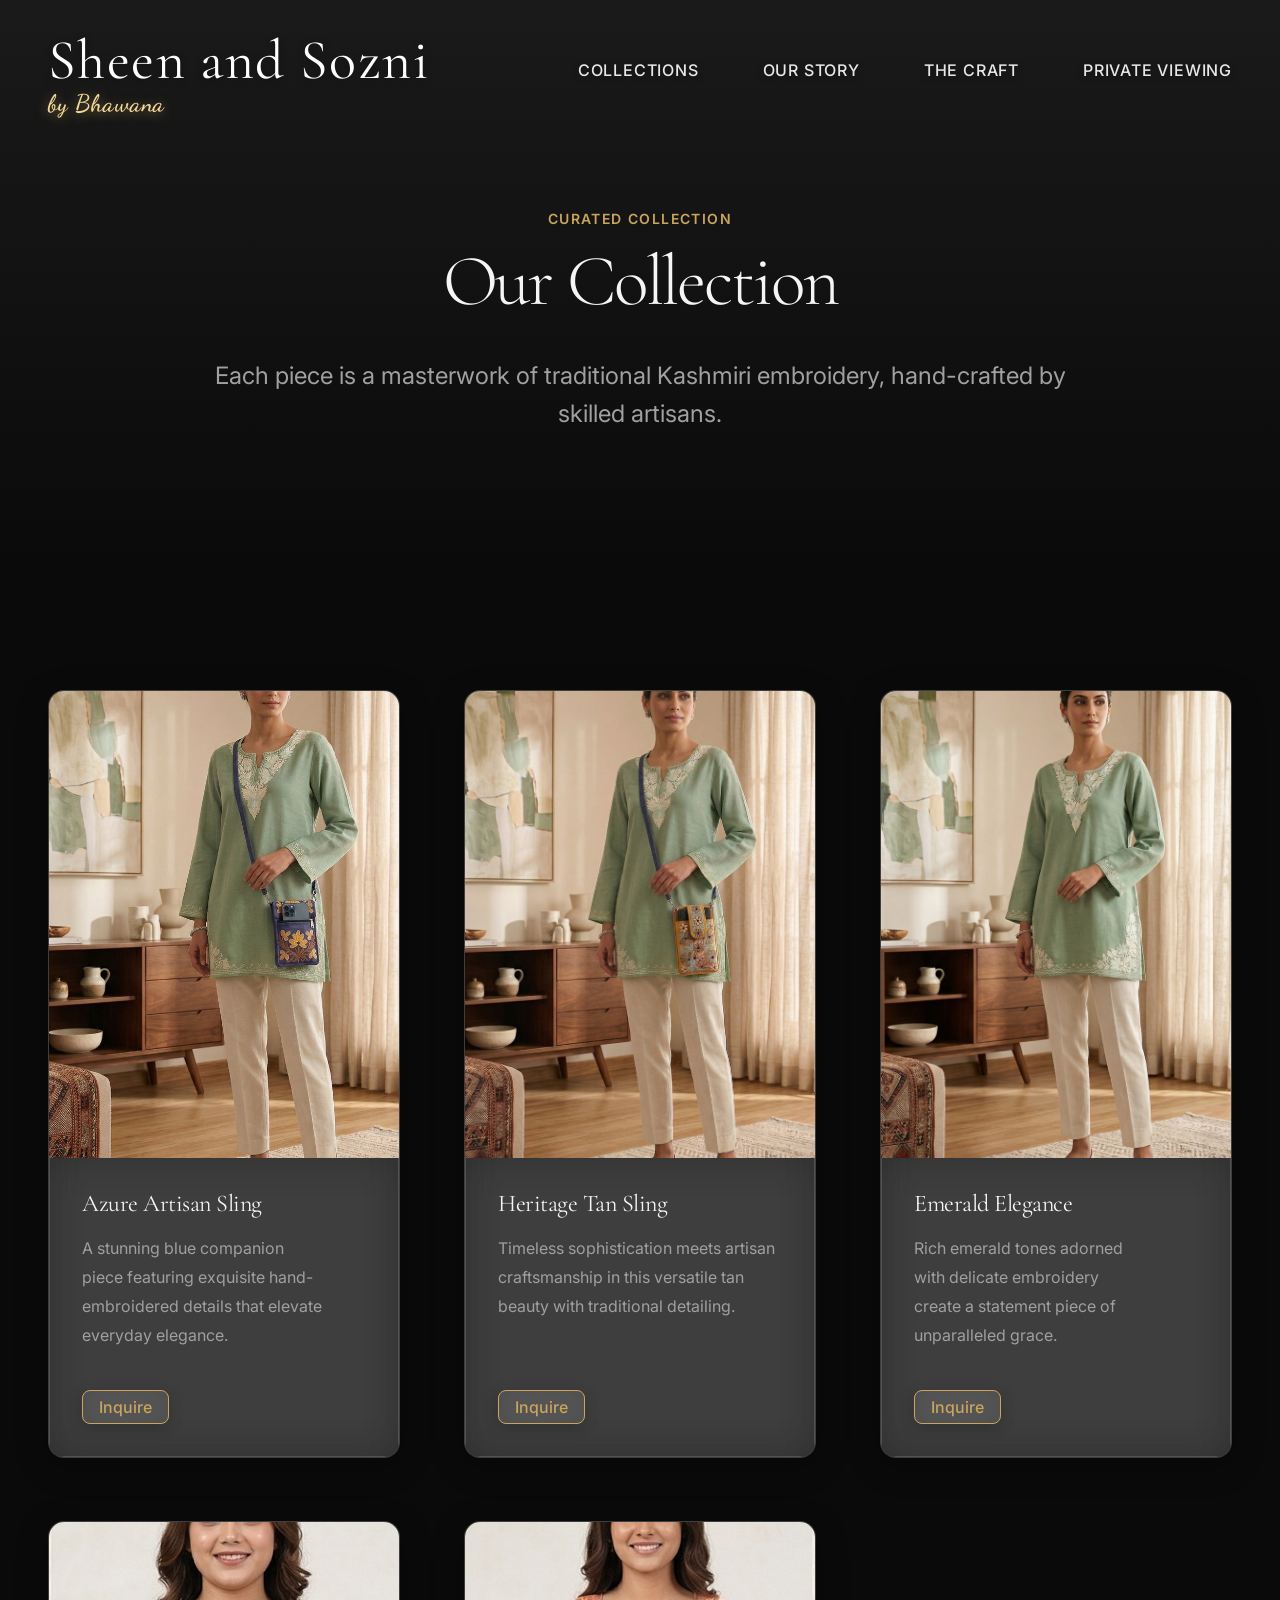
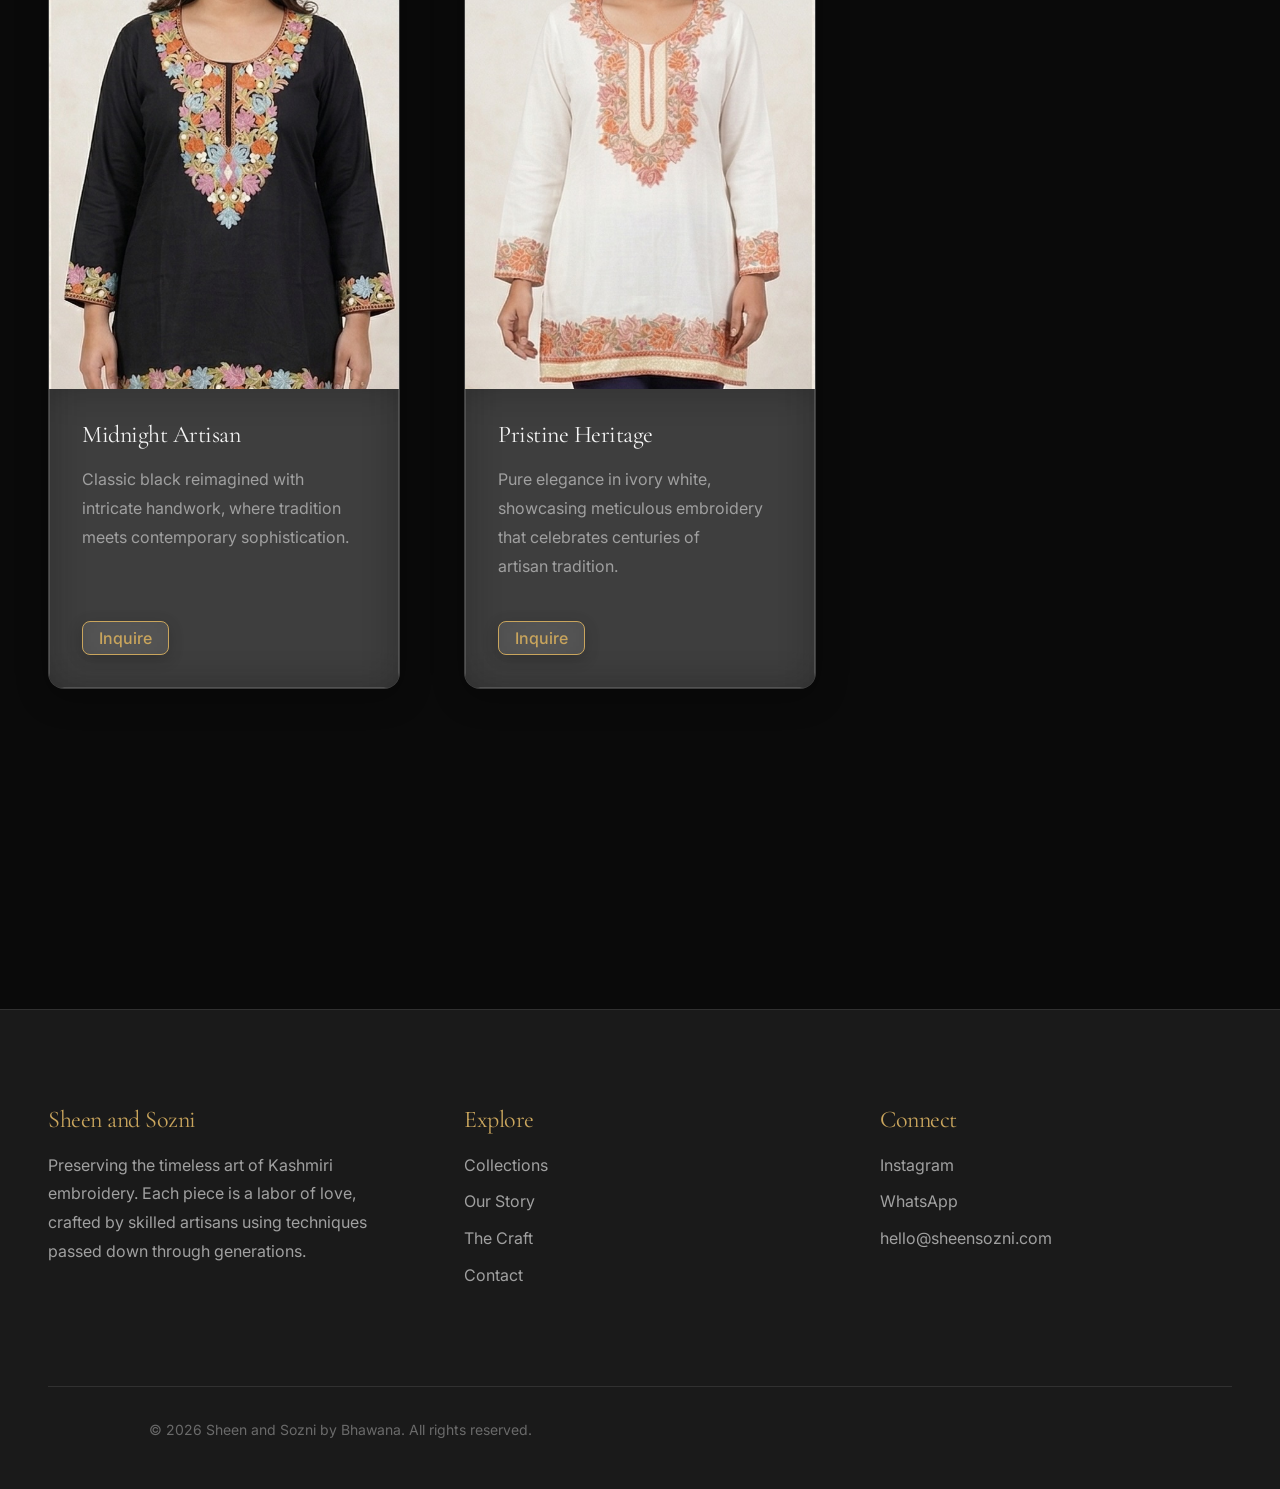
==== commit b792670f: "added images" ====
--- a/collections.html
+++ b/collections.html
@@ -3,11 +3,29 @@
 <head>
   <meta charset="UTF-8">
   <meta name="viewport" content="width=device-width, initial-scale=1.0">
-  <meta name="description" content="Browse our curated collection of hand-embroidered Kashmiri pieces">
-  <title>Collections - Sheen & Sozni by Bhawana</title>
+  <meta name="description" content="Browse our exclusive collection of hand-embroidered Kashmiri pashmina shawls, bridal dupattas, and luxury stoles. Each piece features traditional Sozni and Kashida embroidery by master artisans. Limited edition heritage textiles.">
+  <meta name="keywords" content="Kashmiri shawl collection, pashmina Sozni shawl, bridal dupatta Kashmir, artisan stole, hand-embroidered collection, luxury Kashmir textiles, heritage shawls, collector pieces">
+  <meta name="author" content="Sheen and Sozni by Bhawana">
+  <meta name="robots" content="index, follow">
+  <link rel="canonical" href="https://www.sheensozni.com/collections.html">
+
+  <!-- Open Graph / Facebook -->
+  <meta property="og:type" content="website">
+  <meta property="og:url" content="https://www.sheensozni.com/collections.html">
+  <meta property="og:title" content="Kashmiri Embroidery Collections - Hand-Embroidered Pashmina Shawls | Sheen and Sozni">
+  <meta property="og:description" content="Explore our curated collection of hand-embroidered Kashmiri shawls, bridal wear, and luxury textiles. Each piece crafted by master artisans using centuries-old techniques.">
+  <meta property="og:site_name" content="Sheen and Sozni by Bhawana">
+
+  <!-- Twitter Card -->
+  <meta name="twitter:card" content="summary_large_image">
+  <meta name="twitter:title" content="Kashmiri Embroidery Collections - Sheen and Sozni">
+  <meta name="twitter:description" content="Exclusive hand-embroidered Kashmiri shawls, bridal dupattas, and luxury pashmina pieces.">
+
+  <title>Kashmiri Embroidery Collections - Hand-Embroidered Pashmina Shawls | Sheen and Sozni</title>
 
   <!-- Favicon -->
   <link rel="icon" type="image/x-icon" href="./favicon.ico">
+  <link rel="apple-touch-icon" href="./favicon.ico">
 
   <link rel="preconnect" href="https://fonts.googleapis.com">
   <link rel="preconnect" href="https://fonts.gstatic.com" crossorigin>
@@ -23,8 +41,27 @@
   <link rel="stylesheet" href="./css/components/buttons.css">
   <link rel="stylesheet" href="./css/components/cards.css">
   <link rel="stylesheet" href="./css/pages/collections.css">
+
+  <!-- Structured Data / Breadcrumbs -->
+  <script type="application/ld+json">
+  {
+    "@context": "https://schema.org",
+    "@type": "BreadcrumbList",
+    "itemListElement": [{
+      "@type": "ListItem",
+      "position": 1,
+      "name": "Home",
+      "item": "https://www.sheensozni.com/"
+    },{
+      "@type": "ListItem",
+      "position": 2,
+      "name": "Collections",
+      "item": "https://www.sheensozni.com/collections.html"
+    }]
+  }
+  </script>
 </head>
-<body>
+<body itemscope itemtype="https://schema.org/CollectionPage">
 
   <div data-component="nav"></div>
 
@@ -46,67 +83,56 @@
 
         <article class="glass-card glass glass--interactive" data-fade-in>
           <div class="glass-card__image-wrapper">
-            <img data-src="https://images.unsplash.com/photo-1601924287271-1c9cf48fa032?w=800&h=1000&fit=crop&q=80" alt="Pashmina Shawl" class="glass-card__image lazy-load" />
+            <img data-src="./assets/images/products/blue-sling.jpg" alt="Azure blue artisan sling bag with traditional Kashmiri embroidery" class="glass-card__image lazy-load" />
           </div>
           <div class="glass-card__content">
-            <h3 class="glass-card__title">Pashmina Sozni Shawl</h3>
-            <p class="glass-card__description">Delicate hand-embroidered motifs on pure pashmina</p>
+            <h3 class="glass-card__title">Azure Artisan Sling</h3>
+            <p class="glass-card__description">A stunning blue companion piece featuring exquisite hand-embroidered details that elevate everyday elegance.</p>
             <a href="/product.html?id=1" class="btn btn--primary btn--sm glass-card__cta">Inquire</a>
           </div>
         </article>
 
         <article class="glass-card glass glass--interactive" data-fade-in data-delay="1">
           <div class="glass-card__image-wrapper">
-            <img data-src="https://images.unsplash.com/photo-1617627143750-d86bc21e42bb?w=800&h=1000&fit=crop&q=80" alt="Heritage Stole" class="glass-card__image lazy-load" />
+            <img data-src="./assets/images/products/tan-sling.jpg" alt="Elegant tan sling bag with traditional Kashmiri craftsmanship" class="glass-card__image lazy-load" />
           </div>
           <div class="glass-card__content">
-            <h3 class="glass-card__title">Heritage Stole</h3>
-            <p class="glass-card__description">Traditional Kashida embroidery in gold thread</p>
+            <h3 class="glass-card__title">Heritage Tan Sling</h3>
+            <p class="glass-card__description">Timeless sophistication meets artisan craftsmanship in this versatile tan beauty with traditional detailing.</p>
             <a href="/product.html?id=2" class="btn btn--primary btn--sm glass-card__cta">Inquire</a>
           </div>
         </article>
 
         <article class="glass-card glass glass--interactive" data-fade-in data-delay="2">
           <div class="glass-card__image-wrapper">
-            <img data-src="https://images.unsplash.com/photo-1617627143659-8554c3183a94?w=800&h=1000&fit=crop&q=80" alt="Bridal Dupatta" class="glass-card__image lazy-load" />
+            <img data-src="./assets/images/products/green-short.jpg" alt="Luxurious emerald green embroidered piece with intricate Kashmiri needlework" class="glass-card__image lazy-load" />
           </div>
           <div class="glass-card__content">
-            <h3 class="glass-card__title">Bridal Dupatta</h3>
-            <p class="glass-card__description">Intricate floral patterns for your special day</p>
+            <h3 class="glass-card__title">Emerald Elegance</h3>
+            <p class="glass-card__description">Rich emerald tones adorned with delicate embroidery create a statement piece of unparalleled grace.</p>
             <a href="/product.html?id=3" class="btn btn--primary btn--sm glass-card__cta">Inquire</a>
           </div>
         </article>
 
         <article class="glass-card glass glass--interactive" data-fade-in data-delay="3">
           <div class="glass-card__image-wrapper">
-            <img data-src="https://images.unsplash.com/photo-1610030469983-98e550d6193c?w=800&h=1000&fit=crop&q=80" alt="Artisan Shawl" class="glass-card__image lazy-load" />
+            <img data-src="./assets/images/products/black-short.jpg" alt="Sophisticated black embroidered piece with traditional Kashmiri craftsmanship" class="glass-card__image lazy-load" />
           </div>
           <div class="glass-card__content">
-            <h3 class="glass-card__title">Artisan Shawl</h3>
-            <p class="glass-card__description">Weeks of meticulous handwork in every stitch</p>
+            <h3 class="glass-card__title">Midnight Artisan</h3>
+            <p class="glass-card__description">Classic black reimagined with intricate handwork, where tradition meets contemporary sophistication.</p>
             <a href="/product.html?id=4" class="btn btn--primary btn--sm glass-card__cta">Inquire</a>
           </div>
         </article>
 
         <article class="glass-card glass glass--interactive" data-fade-in data-delay="4">
           <div class="glass-card__image-wrapper">
-            <img data-src="https://images.unsplash.com/photo-1596783074918-c84cb06531ca?w=800&h=1000&fit=crop&q=80" alt="Collector's Piece" class="glass-card__image lazy-load" />
+            <img data-src="./assets/images/products/white-short.jpg" alt="Pure white embroidered piece with delicate Kashmiri embroidery" class="glass-card__image lazy-load" />
           </div>
           <div class="glass-card__content">
-            <h3 class="glass-card__title">Collector's Piece</h3>
-            <p class="glass-card__description">Limited edition master artisan creation</p>
+            <h3 class="glass-card__title">Pristine Heritage</h3>
+            <p class="glass-card__description">Pure elegance in ivory white, showcasing meticulous embroidery that celebrates centuries of artisan tradition.</p>
             <a href="/product.html?id=5" class="btn btn--primary btn--sm glass-card__cta">Inquire</a>
-          </div>
-        </article>
-
-        <article class="glass-card glass glass--interactive" data-fade-in data-delay="5">
-          <div class="glass-card__image-wrapper">
-            <img data-src="https://images.unsplash.com/photo-1583623025817-d180a2221d0a?w=800&h=1000&fit=crop&q=80" alt="Saffron Shawl" class="glass-card__image lazy-load" />
-          </div>
-          <div class="glass-card__content">
-            <h3 class="glass-card__title">Saffron Shawl</h3>
-            <p class="glass-card__description">Rich colors and intricate paisley patterns</p>
-            <a href="/product.html?id=6" class="btn btn--primary btn--sm glass-card__cta">Inquire</a>
           </div>
         </article>
 
